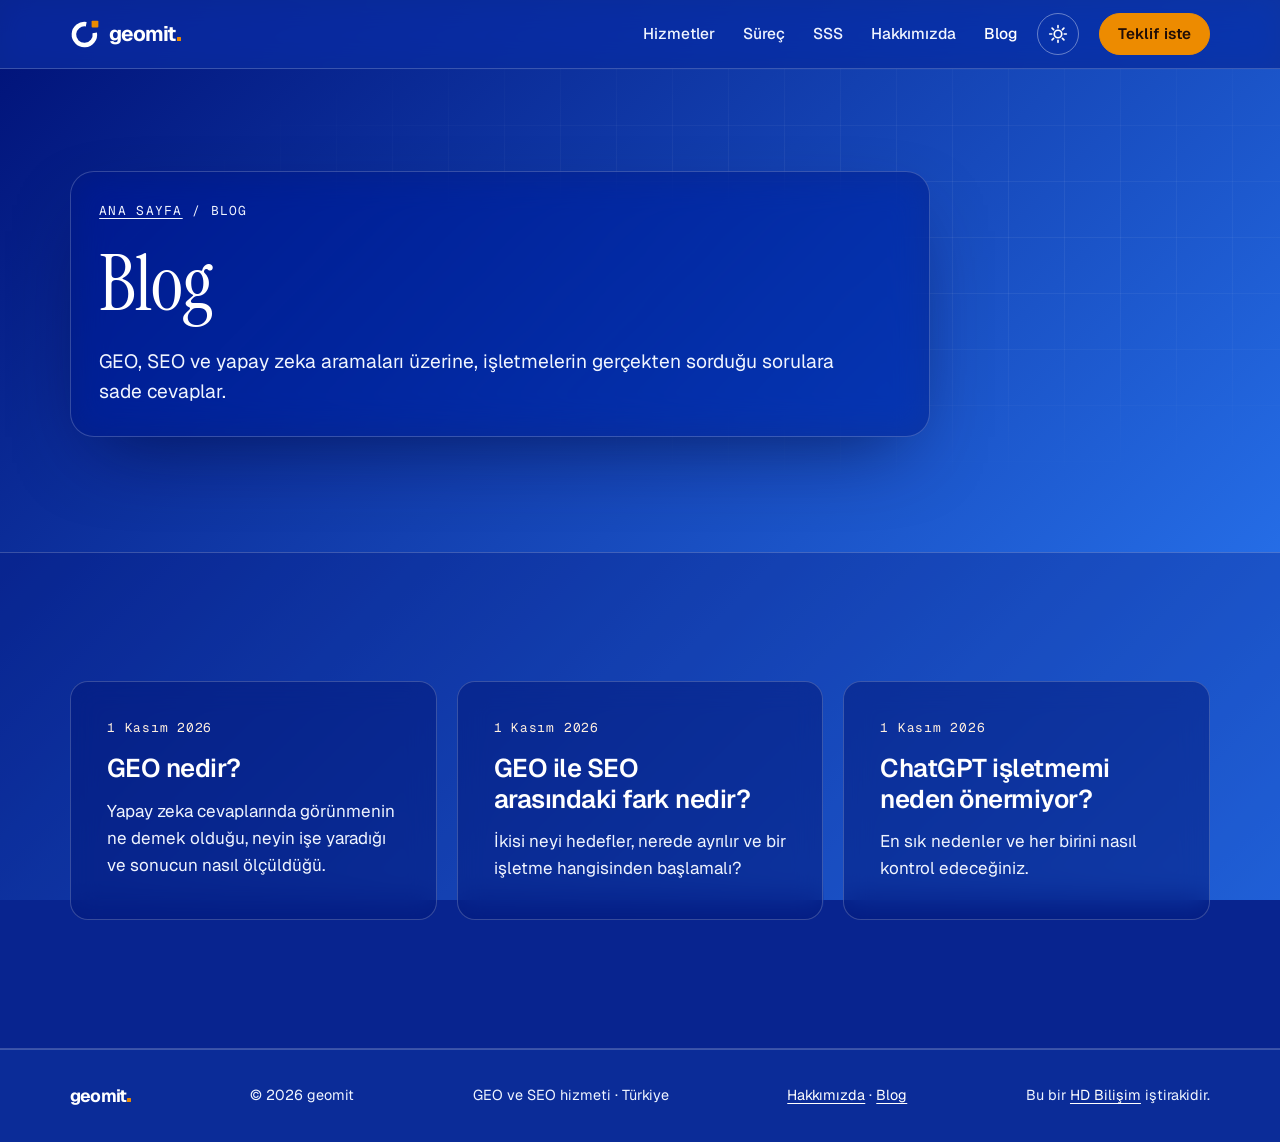
==== blog/index.html @ e026c2f0 "Blog ve ilk üç yazı taslağı eklendi /blog/ sayfası ile GEO nedir?, GEO ile SEO farkı ve ChatGPT işle" ====
<!doctype html>
<html lang="tr">
<head>
<meta charset="utf-8">
<meta name="viewport" content="width=device-width, initial-scale=1, viewport-fit=cover">
<title>Blog | geomit</title>
<meta name="description" content="GEO, SEO ve yapay zeka aramaları üzerine, işletmelerin gerçekten sorduğu sorulara sade cevaplar.">
<link rel="canonical" href="https://geomit.net/blog/">
<meta name="robots" content="index, follow">
<meta name="theme-color" content="#001177">

<!-- Sosyal medyada paylaşım önizlemesi -->
<meta property="og:type" content="website">
<meta property="og:locale" content="tr_TR">
<meta property="og:site_name" content="geomit">
<meta property="og:title" content="Blog | geomit">
<meta property="og:description" content="GEO, SEO ve yapay zeka aramaları üzerine, işletmelerin gerçekten sorduğu sorulara sade cevaplar.">
<meta property="og:url" content="https://geomit.net/blog/">

<link rel="icon" href="../favicon.svg" type="image/svg+xml">
<link rel="preconnect" href="https://fonts.googleapis.com">
<link rel="preconnect" href="https://fonts.gstatic.com" crossorigin>
<link rel="stylesheet" href="https://fonts.googleapis.com/css2?family=Geist:wght@400..700&family=Instrument+Serif:ital@0;1&family=Geist+Mono:wght@400;500&display=swap">
<link rel="stylesheet" href="../style.css?v=20261101b">

<!-- Kayıtlı tema tercihini sayfa çizilmeden uygula (yanıp sönmeyi önler) -->
<script>
  (function () {
    var d = document.documentElement;
    d.classList.add("js");
    try {
      var t = localStorage.getItem("gm-theme");
      if (t === "light" || t === "dark") d.setAttribute("data-theme", t);
    } catch (e) {}
    // Varsayılan palet "Kobalt Şafak" (mavi degrade); eski "Gece Lacivert" adresin sonuna ?palet=lacivert ekleyince
    if (/[?&]palet=lacivert(&|$)/.test(location.search)) d.setAttribute("data-palette", "lacivert");
  })();
</script>
<script src="../main.js?v=20261101b" defer></script>

<!-- Yapılandırılmış veri. SSS metni değişirse FAQPage'i de aynı metinle güncelle. -->
<script type="application/ld+json">
{
  "@context": "https://schema.org",
  "@graph": [
    {
      "@type": "Blog",
      "@id": "https://geomit.net/blog/#blog",
      "name": "geomit Blog",
      "url": "https://geomit.net/blog/",
      "inLanguage": "tr-TR",
      "publisher": {
        "@id": "https://geomit.net/#isletme"
      },
      "blogPost": [
        {
          "@id": "https://geomit.net/blog/geo-nedir/#yazi"
        },
        {
          "@id": "https://geomit.net/blog/geo-ile-seo-farki/#yazi"
        },
        {
          "@id": "https://geomit.net/blog/chatgpt-isletmemi-neden-onermiyor/#yazi"
        }
      ]
    },
    {
      "@type": "BreadcrumbList",
      "itemListElement": [
        {
          "@type": "ListItem",
          "position": 1,
          "name": "Ana sayfa",
          "item": "https://geomit.net/"
        },
        {
          "@type": "ListItem",
          "position": 2,
          "name": "Blog",
          "item": "https://geomit.net/blog/"
        }
      ]
    }
  ]
}
</script>
</head>
<body>

<a class="skip" href="#icerik">İçeriğe geç</a>

<!-- ortak:ust -->
<header class="site-header">
  <div class="wrap header-row">
    <a class="logo" href="../" aria-label="geomit ana sayfa">
      <svg class="logo-mark" viewBox="2.8 5.2 40 40" width="30" height="30" aria-hidden="true"><path d="M35.79 23.57A14 14 0 1 1 24.43 12.21" fill="none" stroke="currentColor" stroke-width="6"/><rect x="31.6" y="7.4" width="9" height="9" rx="1.2" fill="var(--orange)"/></svg>
      <span class="logo-word">geomit<span class="logo-dot" aria-hidden="true"></span></span>
    </a>
    <nav aria-label="Ana menü">
      <ul class="nav">
        <li><a href="../#hizmetler">Hizmetler</a></li>
        <li><a href="../#surec">Süreç</a></li>
        <li><a href="../#sss">SSS</a></li>
        <li><a href="../hakkimizda/">Hakkımızda</a></li>
        <li><a href="../blog/" aria-current="page">Blog</a></li>
      </ul>
    </nav>
    <button class="theme-toggle" type="button" hidden aria-label="Temayı değiştir">
      <svg class="icon-sun" viewBox="0 0 24 24" width="20" height="20" aria-hidden="true"><circle cx="12" cy="12" r="4.5" fill="none" stroke="currentColor" stroke-width="2"/><path d="M12 2v2.5M12 19.5V22M2 12h2.5M19.5 12H22M4.9 4.9l1.8 1.8M17.3 17.3l1.8 1.8M4.9 19.1l1.8-1.8M17.3 6.7l1.8-1.8" stroke="currentColor" stroke-width="2" stroke-linecap="round"/></svg>
      <svg class="icon-moon" viewBox="0 0 24 24" width="20" height="20" aria-hidden="true"><path d="M20 14.5A8.5 8.5 0 0 1 9.5 4a8.5 8.5 0 1 0 10.5 10.5Z" fill="none" stroke="currentColor" stroke-width="2" stroke-linejoin="round"/></svg>
    </button>
    <a class="btn btn-small" href="../#iletisim">Teklif iste</a>
  </div>
</header>
<!-- /ortak:ust -->

<main id="icerik">

  <section class="hero">
    <div class="wrap">
      <div class="hero-text page-head">
        <nav class="crumbs" aria-label="Sayfa yolu" data-reveal><a href="../">Ana sayfa</a> / <span aria-current="page">Blog</span></nav>
        <h1 data-reveal>Blog</h1>
        <p class="lead" data-reveal>GEO, SEO ve yapay zeka aramaları üzerine, işletmelerin gerçekten sorduğu sorulara sade cevaplar.</p>
      </div>
    </div>
  </section>

  <section id="yazilar" class="band">
    <div class="wrap">
      <div class="blog-list">
        <article class="compare-col post-card" data-reveal>
          <time class="post-date" datetime="2026-11-01">1 Kasım 2026</time>
          <h2><a href="geo-nedir/">GEO nedir?</a></h2>
          <p>Yapay zeka cevaplarında görünmenin ne demek olduğu, neyin işe yaradığı ve sonucun nasıl ölçüldüğü.</p>
        </article>
        <article class="compare-col post-card" data-reveal>
          <time class="post-date" datetime="2026-11-01">1 Kasım 2026</time>
          <h2><a href="geo-ile-seo-farki/">GEO ile SEO arasındaki fark nedir?</a></h2>
          <p>İkisi neyi hedefler, nerede ayrılır ve bir işletme hangisinden başlamalı?</p>
        </article>
        <article class="compare-col post-card" data-reveal>
          <time class="post-date" datetime="2026-11-01">1 Kasım 2026</time>
          <h2><a href="chatgpt-isletmemi-neden-onermiyor/">ChatGPT işletmemi neden önermiyor?</a></h2>
          <p>En sık nedenler ve her birini nasıl kontrol edeceğiniz.</p>
        </article>
      </div>
    </div>
  </section>

</main>

<!-- ortak:alt -->
<footer class="site-footer">
  <div class="wrap footer-row">
    <span class="logo-word footer-logo">geomit<span class="logo-dot" aria-hidden="true"></span></span>
    <span>© 2026 geomit</span>
    <span>GEO ve SEO hizmeti · Türkiye</span>
    <span><a class="footer-link" href="../hakkimizda/">Hakkımızda</a> · <a class="footer-link" href="../blog/" aria-current="page">Blog</a></span>
    <span>Bu bir <a class="footer-link" href="https://www.hdbilisim.com/" rel="noopener">HD Bilişim</a> iştirakidir.</span>
  </div>
</footer>
<!-- /ortak:alt -->

</body>
</html>
---- style.css ----
/* geomit
   Yerleşim: soldan hizalı, iri serif başlıklar, cam yüzeyli kartlar; arkada sabit 3D sahne (scene.js).
   Ana motif: logodaki açık halka + turuncu kare = yapay zeka cevabı ve kaynak işareti [1] (müşterinin işletmesi).
   Palet: lapis lacivert + Hepsiburada turuncusu (#ed8b00, Pantone 144 C) + fildişi. Renkler ve yazı tipleri burada.
   Lacivert (koyu) tema varsayılandır; :root'taki açık renkler sadece data-theme="light" iken geçerli. */

:root {
  --bg: #f1ebdd;
  --bg-glow: radial-gradient(80% 60% at 90% -10%, rgba(237, 139, 0, 0.14), transparent 65%),
             radial-gradient(70% 50% at 0% 100%, rgba(37, 84, 220, 0.08), transparent 70%);
  --hero-img: none;
  --hero-fade: none;
  --hero-shade: none;
  /* görsel 16:9; en az ekran genişliği ve ekran yüksekliği kadar */
  --hero-h: max(56.25vw, 100vh);
  --hero-size: max(100vw, 178vh) var(--hero-h);
  --band: rgba(232, 223, 203, 0.74);
  --surface: #fffdf8;
  --glass: rgba(255, 252, 244, 0.74);
  --fg: #0d1a45;
  --muted: #47507a;
  --line: #dcd2bc;
  --line-strong: #b6a98c;
  --accent: #0d1a45;
  --accent-fg: #f6efdf;
  --orange: #ed8b00;
  --orange-text: #934e00;
  --orange-soft: #fce3c2;
  --cite-fg: #1f0d07;
  --grid-line: rgba(13, 26, 69, 0.06);
  --shadow: 0 24px 60px -30px rgba(13, 26, 69, 0.35);
  /* 3D sahne renkleri (scene.js okur) */
  --3d-ink: #12245e;
  --3d-particle: #2c4a9a;
  --3d-orbit: #2c4a9a;
  --3d-dark: 0;

  --font-display: "Geist", "Segoe UI", system-ui, sans-serif;
  --font-serif: "Instrument Serif", Georgia, "Times New Roman", serif;
  --font-body: "Geist", "Segoe UI", system-ui, sans-serif;
  --font-mono: "Geist Mono", ui-monospace, Consolas, monospace;

  --step-0: 1.0625rem;
  --step-1: 1.2rem;
  --step-2: clamp(1.3rem, 1.1rem + 0.8vw, 1.6rem);
  --step-3: clamp(2.3rem, 1.3rem + 3.6vw, 3.9rem);
  --step-4: clamp(2.7rem, 0.9rem + 5vw, 4.85rem);

  --radius: 18px;
  --ease: cubic-bezier(0.2, 0.7, 0.2, 1);
  color-scheme: light;
}

/* Koyu tema varsayılan; açık tema yalnızca düğmeyle seçilince (data-theme="light").
   Bu blok "Gece Lacivert" paleti; altındaki "Kobalt Şafak" bloğu varsayılan olarak bunu ezer. */
:root:not([data-theme="light"]) {
  --bg: #061036;
  --bg-glow: radial-gradient(90% 70% at 85% -10%, rgba(37, 84, 220, 0.7), transparent 68%),
             radial-gradient(70% 50% at 0% 110%, rgba(29, 64, 180, 0.35), transparent 70%);
  --hero-img: url("img/hero-bg.jpg");
  --hero-fade: linear-gradient(to bottom, transparent 55%, #061036 100%);
  /* başlık tarafını karart: görseldeki turuncu iz turuncu başlıkla çakışmasın */
  --hero-shade: linear-gradient(100deg, rgba(6, 16, 54, 0.82) 0%, rgba(6, 16, 54, 0.6) 38%, transparent 62%);
  --band: rgba(9, 24, 78, 0.62);
  --surface: #0c1c55;
  --glass: rgba(11, 27, 84, 0.62);
  --fg: #f2ead8;
  --muted: #b6bed8;
  --line: #20357a;
  --line-strong: #344c99;
  --accent: #ed8b00;
  --accent-fg: #1f0d07;
  --orange: #ed8b00;
  --orange-text: #ed8b00;
  --orange-soft: #3d2608;
  --grid-line: rgba(242, 234, 216, 0.05);
  --shadow: 0 30px 80px -30px rgba(0, 4, 20, 0.75);
  --3d-ink: #ece4d0;
  --3d-particle: #ed8b00;
  --3d-orbit: #9fb4ff;
  --3d-dark: 1;
  color-scheme: dark;
}

/* "Kobalt Şafak": varsayılan koyu palet. Lacivert ("Gece Lacivert") ?palet=lacivert ile açılır (index.html'deki baş betik).
   Ekrana sabit 135° degrade: sol üst #001177 (koyu) → sağ alt #2c7efb (parlak).
   Beyaz yazı degradenin %80'ine kadar 5.4+ kontrast; en parlak sağ alt köşede 3.8'e iner (orada çoğunlukla kartlar ve 3D var).
   Turuncu küçük yazı olarak okunmaz: dolgu (buton, imleç, rozet); H1'deki büyük italik soru #ff9a1f, küçük vurgular krem. */
:root:not([data-theme="light"]):not([data-palette="lacivert"]) {
  --bg: #0b2c98;
  --bg-glow: linear-gradient(135deg, #001177 0%, #2c7efb 100%);
  --hero-img: none;
  --hero-fade: none;
  --hero-shade: none;
  --band: rgba(0, 17, 119, 0.28);
  --surface: #0b2c98;
  --glass: rgba(0, 22, 120, 0.5);
  --fg: #ffffff;
  --muted: #f0f5ff;
  --line: rgba(255, 255, 255, 0.2);
  --line-strong: rgba(255, 255, 255, 0.38);
  --orange-text: #fff0e0;
  --orange-display: #ff9a1f;
  --orange-soft: #8a4a00;
  --grid-line: rgba(255, 255, 255, 0.06);
  --shadow: 0 30px 80px -30px rgba(0, 8, 60, 0.7);
  --3d-ink: #ffffff;
  --3d-orbit: #cfe0ff;
  --3d-veil: 1;         /* scene.js: beyaz bölgede logoyu maviye çevirir */
  --3d-veil-ink: #1d4fd8;
}

/* Kobalt Şafak "beyaz bölge" (deneme, 28 Ekim 2026): Hizmetler'den SSS'nin sonuna kadar zemin yarı saydam beyaza döner,
   yazılar koyu laciverte geçer. Hero ve İletişim + footer mavi kalır. Geçişler bölümlerin üst/alt boşluğunda olur (yazının
   arkasında ara ton kalmasın diye). Geri almak için bu blok ve aşağıdaki kurallar (.veil-layer dahil) silinir.
   3D sahne açıkken beyaz, bölümlerin değil 3D'nin ARKASINDAKİ .veil-layer katmanından gelir (scene.js konumlar);
   böylece logo beyazın önünde çizilir ve orada maviye döner. 3D yoksa bölümler beyazı kendisi boyar. */
:root:not([data-theme="light"]):not([data-palette="lacivert"]) :is(#hizmetler, #surec, #ilkeler, #sss) {
  --veil: rgba(244, 248, 255, 0.78);
  --fg: #0d1a45;
  --muted: #3a4570;
  --line: rgba(13, 26, 69, 0.14);
  --line-strong: rgba(13, 26, 69, 0.28);
  --band: transparent;
  --surface: #ffffff;
  --glass: rgba(255, 255, 255, 0.66);
  --orange-text: #7a3d00; /* açık zeminde küçük turuncu yazı: ~5.9 kontrast */
  --grid-line: rgba(13, 26, 69, 0.06);
  --shadow: 0 30px 80px -30px rgba(0, 17, 119, 0.35);
  color: var(--fg);
  background: var(--veil);
  border-block-color: transparent; /* beyaz bölgede bantların ince çizgileri yok */
}
/* SEO/GEO bandının üst ve alt çizgileri (hero ile arası, beyaz bölgenin üstü) ince beyaz çizgi bırakıyordu */
:root:not([data-theme="light"]):not([data-palette="lacivert"]) #seo-geo { border-block-color: transparent; }
:root:not([data-theme="light"]):not([data-palette="lacivert"]) #hizmetler {
  /* Beyaz, "Hizmetler" başlığının ~1 cm (40px) üstünde başlar. Üstteki boşluk, bir önceki bantla (SEO/GEO) aynı koyu
     mavide kalır (açık mavi şerit göz yoruyordu); 26px'lik kısa geçişle tam beyaz */
  background: linear-gradient(to bottom, rgba(0, 17, 119, 0.28) calc(clamp(72px, 10vw, 136px) - 40px), var(--veil) calc(clamp(72px, 10vw, 136px) - 14px));
}
:root:not([data-theme="light"]):not([data-palette="lacivert"]) #sss {
  background: linear-gradient(to bottom, var(--veil) calc(100% - clamp(72px, 10vw, 136px)), rgba(244, 248, 255, 0));
}
:root.has-3d:not([data-theme="light"]):not([data-palette="lacivert"]) :is(#hizmetler, #surec, #ilkeler, #sss) { background: none; }
.veil-layer { display: none; position: absolute; left: 0; right: 0; z-index: 0; pointer-events: none; }
:root.has-3d:not([data-theme="light"]):not([data-palette="lacivert"]) .veil-layer {
  display: block;
  background: linear-gradient(to bottom,
    rgba(0, 17, 119, 0.28) calc(clamp(72px, 10vw, 136px) - 40px), rgba(244, 248, 255, 0.78) calc(clamp(72px, 10vw, 136px) - 14px),
    rgba(244, 248, 255, 0.78) calc(100% - clamp(72px, 10vw, 136px)), rgba(244, 248, 255, 0) 100%);
}

*, *::before, *::after { box-sizing: border-box; }

html { scroll-behavior: smooth; scroll-padding-top: 80px; }
@media (prefers-reduced-motion: reduce) { html { scroll-behavior: auto; } }

/* Katmanlar (üstten alta): hero görselinin alt geçişi, hero görseli (sayfayla kayar),
   sabit ışıma (2 katman), zemin rengi. 3D sahne bunların üstünde, metin en üstte. */
body {
  margin: 0;
  background-color: var(--bg);
  background-image: var(--hero-fade), var(--hero-shade), var(--hero-img), var(--bg-glow);
  background-size: var(--hero-size), 100% var(--hero-h), var(--hero-size), 100% 100%, 100% 100%;
  background-position: top right, top left, top right, 0 0, 0 0;
  background-repeat: no-repeat;
  background-attachment: scroll, scroll, scroll, fixed, fixed;
  color: var(--fg);
  font-family: var(--font-body);
  font-size: var(--step-0);
  line-height: 1.6;
  -webkit-font-smoothing: antialiased;
  overflow-x: clip;
}

h1, h2, h3 {
  font-family: var(--font-display);
  line-height: 1.1;
  text-wrap: balance;
  margin: 0;
}
h1, h2 { font-family: var(--font-serif); font-weight: 400; }
h1 { font-size: var(--step-4); letter-spacing: -0.015em; line-height: 1; }
h2 { font-size: var(--step-3); letter-spacing: -0.01em; line-height: 1.05; }
/* Hero'nun üstündeki SEO/GEO başlığı: h2 ile aynı görünüm */
.hero-top {
  font-family: var(--font-serif); font-weight: 400; font-size: var(--step-3);
  letter-spacing: -0.01em; line-height: 1.05; text-wrap: balance;
  margin: 0 0 clamp(32px, 5vw, 64px);
}
.sr-only {
  position: absolute; width: 1px; height: 1px; padding: 0; margin: -1px;
  overflow: hidden; clip: rect(0 0 0 0); white-space: nowrap; border: 0;
}
h3 { font-size: var(--step-1); font-weight: 600; letter-spacing: -0.01em; }
p { margin: 0; }

a { color: inherit; }
:focus-visible {
  outline: 3px solid var(--orange);
  outline-offset: 3px;
  border-radius: 6px;
}

.wrap {
  max-width: 1180px;
  margin-inline: auto;
  padding-left: max(20px, env(safe-area-inset-left, 0px));
  padding-right: max(20px, env(safe-area-inset-right, 0px));
}

.skip {
  position: absolute; left: -999px; top: 8px;
  background: var(--accent); color: var(--accent-fg);
  padding: 8px 14px; border-radius: 8px; z-index: 30;
}
.skip:focus { left: 12px; }

/* 3D sahne tuvali: sayfanın arkasında sabit durur */
.scene {
  position: fixed; inset: 0;
  width: 100%; height: 100%;
  z-index: 0; pointer-events: none;
  opacity: 0; transition: opacity 1.4s var(--ease);
}
.has-3d .scene { opacity: 1; }
/* Ay-yıldız anındaki çapraz yazı (scene.js oluşturur; konumu logonun sağ üstüne, saydamlığı kaydırmaya bağlı) */
.ay-katman { position: fixed; inset: 0; z-index: 2; pointer-events: none; overflow: hidden; opacity: 0; }
.ay-yazi { font-family: var(--font-serif); font-weight: 400; font-style: italic; font-size: clamp(30px, 4.6vw, 74px); line-height: 1;
  letter-spacing: -0.01em; white-space: nowrap; color: rgba(255, 255, 255, 0.78);
  position: absolute; left: 0; top: 0; transform-origin: left bottom;
  transform: translateY(-100%) rotate(-10deg) scale(calc(0.96 + 0.04 * var(--ay, 0)));
  text-shadow: 0 2px 24px rgba(0, 8, 60, 0.35); }
.ay-alt { display: block; font-size: 0.6em; margin-top: 0.2em; }
:root[data-theme="light"] .ay-yazi { color: #e30a17; text-shadow: 0 2px 20px rgba(255, 255, 255, 0.8); }
@media (max-width: 760px) { .has-3d .scene { opacity: 0.8; } }

.site-header, main, .site-footer { position: relative; z-index: 1; }

section { padding-block: clamp(72px, 10vw, 136px); }
section > .wrap { display: grid; gap: clamp(28px, 4vw, 48px); }
.band { background: var(--band); border-block: 1px solid var(--line); }

.eyebrow {
  display: inline-flex; align-items: center; gap: 10px;
  font-family: var(--font-mono); font-size: 0.8rem; font-weight: 500;
  letter-spacing: 0.1em; text-transform: uppercase;
  color: var(--orange-text);
}
.eyebrow-dot {
  width: 9px; height: 9px; border-radius: 2px; background: var(--orange);
  box-shadow: 0 0 0 0 rgba(237, 139, 0, 0.6);
  animation: blip 2.4s ease-out infinite;
}
@keyframes blip {
  0% { box-shadow: 0 0 0 0 rgba(237, 139, 0, 0.55); }
  70%, 100% { box-shadow: 0 0 0 10px rgba(237, 139, 0, 0); }
}
.lead { font-size: var(--step-1); color: var(--muted); max-width: 58ch; }
.note { color: var(--muted); max-width: 65ch; }

/* Butonlar */
.btn {
  display: inline-flex; align-items: center; justify-content: center; gap: 10px;
  min-height: 52px; padding: 0 26px;
  background: var(--accent); color: var(--accent-fg);
  font-weight: 600; font-size: 1rem; text-decoration: none;
  border-radius: 999px; border: 1.5px solid var(--accent);
  transition: transform 0.2s var(--ease), box-shadow 0.2s var(--ease), background 0.2s ease;
}
.btn svg { transition: transform 0.2s var(--ease); }
.btn:hover { transform: translateY(-2px); box-shadow: 0 12px 30px -12px var(--accent); }
.btn:hover svg { transform: translateX(3px); }
.btn-ghost { background: var(--glass); color: var(--fg); border-color: var(--line-strong); backdrop-filter: blur(8px); }
.btn-ghost:hover { box-shadow: none; border-color: var(--fg); }
.btn-small { min-height: 42px; padding: 0 18px; font-size: 0.95rem; }

/* Üst menü */
.site-header {
  position: sticky; top: 0; z-index: 20;
  background: color-mix(in srgb, var(--bg) 78%, transparent);
  backdrop-filter: blur(14px) saturate(1.4);
  -webkit-backdrop-filter: blur(14px) saturate(1.4);
  border-bottom: 1px solid var(--line);
}
.header-row { display: flex; align-items: center; gap: 20px; min-height: 68px; }
.logo {
  display: inline-flex; align-items: center; gap: 9px;
  text-decoration: none; color: var(--fg);
}
.logo-mark { flex-shrink: 0; }
.logo-word {
  font-family: var(--font-display); font-weight: 700; font-size: 1.3rem;
  letter-spacing: -0.045em;
}
/* Yazının sonundaki turuncu kare: logodaki kaynak işaretinin tekrarı */
.logo-dot {
  display: inline-block; width: 0.22em; height: 0.22em; margin-left: 0.06em;
  background: var(--orange); border-radius: 0.03em;
}
nav { margin-left: auto; }
.nav { display: flex; gap: 28px; list-style: none; margin: 0; padding: 0; }
.nav a { text-decoration: none; color: var(--muted); font-weight: 500; font-size: 0.97rem; transition: color 0.15s ease; }
.nav a:hover { color: var(--fg); }
.theme-toggle {
  display: inline-grid; place-items: center;
  width: 42px; height: 42px; border-radius: 50%;
  background: transparent; color: var(--fg);
  border: 1px solid var(--line-strong); cursor: pointer;
}
.theme-toggle[hidden] { display: none; }
.theme-toggle:hover { border-color: var(--fg); }
.icon-moon { display: none; }
[data-theme-resolved="light"] .icon-sun { display: none; }
[data-theme-resolved="light"] .icon-moon { display: block; }
.nav a[aria-current="page"] { color: var(--fg); }
/* Telefonda menü ikinci satıra iner; JS gerektirmez */
@media (max-width: 760px) {
  html { scroll-padding-top: 116px; }
  .site-header nav { order: 3; width: 100%; margin-left: 0; }
  .nav { justify-content: space-between; gap: 12px; }
  .nav a { display: inline-block; padding-block: 4px; font-size: 0.92rem; }
  .theme-toggle { margin-left: auto; }
  .header-row { flex-wrap: wrap; gap: 6px 10px; min-height: 0; padding-block: 12px 8px; }
  .logo-word { font-size: 1.2rem; }
}
@media (max-width: 760px) {
  .header-row > .theme-toggle[hidden] + .btn-small { margin-left: auto; }
}

/* Hero */
.hero {
  position: relative;
  padding-block: clamp(48px, 8vw, 112px) clamp(64px, 9vw, 128px);
  overflow: hidden;
}
/* İnce teknik ızgara, kenarlara doğru kaybolur */
.hero::before {
  content: ""; position: absolute; inset: 0; z-index: -1;
  background-image:
    linear-gradient(var(--grid-line) 1px, transparent 1px),
    linear-gradient(90deg, var(--grid-line) 1px, transparent 1px);
  background-size: 56px 56px;
  -webkit-mask-image: radial-gradient(ellipse 80% 70% at 70% 35%, #000 20%, transparent 75%);
  mask-image: radial-gradient(ellipse 80% 70% at 70% 35%, #000 20%, transparent 75%);
}
.hero-grid {
  display: grid;
  grid-template-columns: minmax(0, 1.3fr) minmax(0, 1fr);
  gap: clamp(36px, 5vw, 72px);
  align-items: center;
}
.hero-text { display: grid; gap: 24px; min-width: 0; padding: clamp(22px, 2.2vw, 30px); }
.h1-q { color: var(--orange-display, var(--orange-text)); font-style: italic; position: relative; }
/* Başlığın sonundaki kaynak işareti (logodaki kare); metne dahil değil, sadece süs */
.h1-q::after {
  content: "";
  display: inline-block;
  width: 0.26em; height: 0.26em; margin-left: 0.08em;
  vertical-align: 0.62em;
  background: var(--orange); border-radius: 0.04em;
}
.cta-row { display: flex; flex-wrap: wrap; gap: 12px; margin-top: 8px; }
.hero-visual { position: relative; min-width: 0; display: grid; }
.hero-mark {
  position: absolute; z-index: 0;
  width: min(70%, 340px); height: auto;
  right: -4%; top: -18%;
  color: var(--fg); opacity: 0.12;
  transition: opacity 0.8s ease;
}
.has-3d .hero-mark { opacity: 0; }
@media (max-width: 900px) {
  .hero-grid { grid-template-columns: 1fr; }
  .hero-mark { width: 200px; top: -12%; }
}

/* Cam kart: hero metni, yapay zeka cevabı örneği ve blog yazısı aynı yüzeyi kullanır */
.hero-text, .chat, .yazi {
  position: relative; z-index: 1;
  background: var(--glass);
  backdrop-filter: blur(18px) saturate(1.3);
  -webkit-backdrop-filter: blur(18px) saturate(1.3);
  border: 1px solid var(--line);
  border-radius: 24px;
  box-shadow: var(--shadow);
}

/* Yapay zeka cevabı örneği */
.chat {
  margin: 0;
  padding: 18px 22px 22px;
  display: grid; gap: 16px;
  min-width: 0;
}
.chat-bar {
  display: flex; align-items: center; gap: 8px;
  font-family: var(--font-mono); font-size: 0.72rem; letter-spacing: 0.08em; text-transform: uppercase;
  color: var(--muted);
  padding-bottom: 12px; border-bottom: 1px solid var(--line);
}
.chat-live { width: 8px; height: 8px; border-radius: 50%; background: #3fb27f; }
.chat-replay {
  margin-left: auto;
  font: inherit; color: var(--muted); letter-spacing: 0.06em;
  background: none; border: 1px solid var(--line-strong); border-radius: 999px;
  padding: 4px 10px; cursor: pointer;
}
.chat-replay:hover { color: var(--fg); border-color: var(--fg); }
.chat-who {
  display: block;
  font-family: var(--font-mono); font-size: 0.72rem;
  letter-spacing: 0.08em; text-transform: uppercase;
  color: var(--muted); margin-bottom: 6px;
}
.chat-q { justify-self: end; max-width: 92%; text-align: left; }
.chat-q .chat-who { text-align: right; }
.chat-q p {
  background: var(--accent); color: var(--accent-fg);
  padding: 12px 16px; border-radius: 18px 18px 4px 18px;
  font-weight: 500;
}
.chat-a p { line-height: 1.7; }
.keep { white-space: nowrap; }
.chat mark {
  background: var(--orange-soft); color: var(--fg);
  padding: 1px 6px; border-radius: 5px; font-weight: 600;
}
.cite {
  display: inline-grid; place-items: center;
  min-width: 1.4em; height: 1.4em; padding: 0 3px;
  font-family: var(--font-mono); font-size: 0.68rem; font-weight: 500;
  background: var(--orange); color: var(--cite-fg);
  border-radius: 5px; vertical-align: super; margin-left: 2px;
  line-height: 1;
}
.sources {
  list-style: none; margin: 14px 0 0; padding: 12px 0 0;
  border-top: 1px dashed var(--line-strong);
  display: grid; gap: 8px;
  font-family: var(--font-mono); font-size: 0.8rem; color: var(--muted);
  overflow-wrap: anywhere;
}
.sources li { display: flex; align-items: center; border-radius: 8px; transition: background 0.6s ease; }
.sources .cite { vertical-align: middle; margin: 0 10px 0 0; flex-shrink: 0; }
.chat figcaption { font-size: 0.85rem; color: var(--muted); }
.chat-typing { display: none; }

/* Sohbet animasyonu (main.js "chat-prep" sınıfını ekler; JS yoksa metin olduğu gibi görünür) */
.chat-prep .ch, .chat-prep .w, .chat-prep .sources li, .chat-prep .chat-a .chat-who { opacity: 0; }
.chat-prep .ch.on, .chat-prep .w.on, .chat-prep .chat-a .chat-who.on { opacity: 1; transition: opacity 0.25s ease; }
.chat-prep .sources li.on { opacity: 1; animation: rise 0.5s var(--ease); background: var(--orange-soft); }
.chat-prep .sources li.on.settled { background: transparent; }
.chat-prep .cite.on { animation: pop 0.5s var(--ease); }
.chat-prep .chat-q p { min-height: 3.2em; }
.caret {
  display: inline-block; width: 2px; height: 1.05em; margin-left: 1px;
  background: currentColor; vertical-align: -0.15em;
  animation: caret 0.9s steps(1) infinite;
}
@keyframes caret { 50% { opacity: 0; } }
@keyframes pop { 0% { transform: scale(0.2); } 60% { transform: scale(1.35); } 100% { transform: scale(1); } }
@keyframes rise { from { transform: translateY(6px); } to { transform: none; } }
.chat-typing.on { display: flex; gap: 5px; padding: 4px 2px; }
.chat-typing span {
  width: 7px; height: 7px; border-radius: 50%; background: var(--muted);
  animation: dots 1s ease-in-out infinite;
}
.chat-typing span:nth-child(2) { animation-delay: 0.15s; }
.chat-typing span:nth-child(3) { animation-delay: 0.3s; }
@keyframes dots { 0%, 100% { opacity: 0.25; transform: translateY(0); } 50% { opacity: 1; transform: translateY(-3px); } }

/* SEO / GEO karşılaştırma */
.compare { display: grid; grid-template-columns: repeat(2, minmax(0, 1fr)); gap: 20px; }
.compare-col {
  position: relative; overflow: hidden;
  background: var(--glass); border: 1px solid var(--line);
  backdrop-filter: blur(14px); -webkit-backdrop-filter: blur(14px);
  border-radius: var(--radius); padding: clamp(24px, 3vw, 36px);
  display: grid; gap: 14px; align-content: start;
  transition: border-color 0.3s ease, transform 0.3s var(--ease);
}
.compare-col:hover { border-color: var(--line-strong); transform: translateY(-3px); }
.compare-col h3 {
  font-family: var(--font-mono); font-size: 0.85rem; font-weight: 500; letter-spacing: 0.12em;
  color: var(--orange-text);
  display: inline-flex; align-items: center; gap: 10px;
}
.compare-col h3::before { content: ""; width: 22px; height: 2px; background: var(--orange); }
.compare-q { font-family: var(--font-display); font-size: var(--step-2); font-weight: 600; line-height: 1.2; letter-spacing: -0.02em; }
.compare-col p:last-child { color: var(--muted); }
@media (max-width: 720px) { .compare { grid-template-columns: 1fr; } }

/* Hakkımızda sayfası */
.page-head { max-width: 860px; }
.crumbs {
  margin-left: 0;
  font-family: var(--font-mono); font-size: 0.8rem; letter-spacing: 0.1em; text-transform: uppercase;
  color: var(--muted);
}
.crumbs a { text-underline-offset: 3px; }
.crumbs a:hover { color: var(--fg); }
.compare-col.person h3 {
  font-family: var(--font-display); font-size: var(--step-2); font-weight: 600; letter-spacing: -0.02em;
  color: var(--fg); display: block;
}
.compare-col.person h3::before { content: none; }
.person-role { font-family: var(--font-mono); font-size: 0.85rem; letter-spacing: 0.06em; color: var(--orange-text); }
.person p:not(.person-role) { color: var(--muted); }
.person a { color: var(--fg); text-underline-offset: 3px; }

/* Blog */
.blog-list { display: grid; grid-template-columns: repeat(3, minmax(0, 1fr)); gap: 20px; }
.post-card h2 { font-family: var(--font-display); font-size: var(--step-2); font-weight: 600; letter-spacing: -0.02em; line-height: 1.2; }
.post-card h2 a { text-decoration: none; }
.post-card h2 a::after { content: ""; position: absolute; inset: 0; } /* kartın tamamı tıklanır */
.post-date { font-family: var(--font-mono); font-size: 0.8rem; letter-spacing: 0.06em; color: var(--orange-text); }
.post-card p { color: var(--muted); }
@media (max-width: 900px) { .blog-list { grid-template-columns: 1fr; } }

/* Blog yazısı */
.yazi { max-width: 800px; padding: clamp(22px, 3.4vw, 44px); display: grid; gap: 16px; min-width: 0; }
.yazi h1 { font-size: var(--step-3); line-height: 1.05; }
.yazi h2 { font-size: clamp(1.7rem, 1.4rem + 1.2vw, 2.2rem); margin-top: 20px; }
.yazi h3 { margin-top: 6px; }
.yazi a { color: var(--fg); text-underline-offset: 3px; }
.yazi .btn { color: var(--accent-fg); }
.yazi .btn-ghost { color: var(--fg); }
.yazi .lead { max-width: none; }
.yazi ul, .yazi ol { margin: 0; padding-left: 1.3em; display: grid; gap: 8px; }
.yazi-bilgi { font-family: var(--font-mono); font-size: 0.82rem; letter-spacing: 0.04em; color: var(--muted); }
.yazi-kaynak { font-size: 0.95rem; }
.yazi-tablo { overflow-x: auto; }
.yazi table { width: 100%; border-collapse: collapse; font-size: 0.97rem; }
.yazi th, .yazi td { text-align: left; vertical-align: top; padding: 10px 12px; border-bottom: 1px solid var(--line); }
.yazi th { font-weight: 600; }
.yazi-cta { display: grid; gap: 14px; margin-top: 16px; padding-top: 22px; border-top: 1px solid var(--line); }

/* Hizmetler */
.services {
  display: grid;
  grid-template-columns: repeat(auto-fit, minmax(min(100%, 330px), 1fr));
  gap: 16px;
  counter-reset: hizmet;
}
.service {
  counter-increment: hizmet;
  position: relative;
  display: grid; gap: 12px; align-content: start;
  padding: 28px 26px 26px;
  background: var(--glass); border: 1px solid var(--line);
  backdrop-filter: blur(14px); -webkit-backdrop-filter: blur(14px);
  border-radius: var(--radius);
  transition: border-color 0.3s ease, transform 0.3s var(--ease);
}
.service::before {
  content: counter(hizmet, decimal-leading-zero);
  font-family: var(--font-mono); font-size: 0.8rem; color: var(--muted);
}
.service::after {
  content: ""; position: absolute; top: 30px; right: 26px;
  width: 9px; height: 9px; border-radius: 2px; background: var(--orange);
  transform: scale(0); transition: transform 0.3s var(--ease);
}
.service:hover { border-color: var(--line-strong); transform: translateY(-3px); }
.service:hover::after { transform: scale(1); }
.service h3 { font-size: var(--step-2); letter-spacing: -0.02em; }
.service p { color: var(--muted); }
.service .service-tag {
  font-family: var(--font-mono); font-size: 0.78rem; color: var(--orange-text);
  margin-top: 6px; padding-top: 14px; border-top: 1px solid var(--line);
}

/* Süreç: masaüstünde yatay zaman çizgisi, telefonda dikey */
.steps {
  list-style: none; margin: 0; padding: 0;
  display: grid; grid-template-columns: repeat(5, minmax(0, 1fr)); gap: 20px;
  counter-reset: adim;
  position: relative;
}
.steps::before {
  content: ""; position: absolute; left: 0; right: 0; top: 19px; height: 2px;
  background: linear-gradient(90deg, var(--orange), var(--line-strong));
  transform-origin: left; transition: transform 1.4s var(--ease) 0.2s;
}
.steps li { counter-increment: adim; display: grid; gap: 8px; align-content: start; position: relative; }
.steps li::before {
  content: counter(adim);
  display: grid; place-items: center;
  width: 40px; height: 40px; border-radius: 12px;
  background: var(--surface); border: 1.5px solid var(--line-strong);
  font-family: var(--font-mono); font-weight: 500; font-size: 0.95rem;
  color: var(--fg); margin-bottom: 10px;
  position: relative;
}
.steps li:first-child::before, .steps li:last-child::before { background: var(--orange); border-color: var(--orange); color: var(--cite-fg); }
.step-time { font-family: var(--font-mono); font-size: 0.8rem; color: var(--orange-text); }
.steps p { color: var(--muted); font-size: 0.97rem; }
@media (max-width: 900px) {
  .steps { grid-template-columns: minmax(0, 1fr); gap: 28px; padding-left: 58px; }
  .steps::before {
    left: 19px; right: auto; top: 6px; bottom: 6px; width: 2px; height: auto;
    background: linear-gradient(180deg, var(--orange), var(--line-strong));
    transform-origin: top;
  }
  .steps li::before { position: absolute; left: -58px; top: -6px; margin: 0; }
}

/* İlkeler */
.principles { display: grid; grid-template-columns: repeat(3, minmax(0, 1fr)); gap: clamp(24px, 3vw, 40px); }
.principles > div {
  display: grid; gap: 10px; align-content: start;
  padding-top: 22px; border-top: 2px solid var(--fg);
}
.principles h3 { font-size: var(--step-2); letter-spacing: -0.02em; }
.principles p { color: var(--muted); }
@media (max-width: 860px) { .principles { grid-template-columns: 1fr; } }

/* SSS */
.faq-wrap { max-width: 900px; }
.faq { display: grid; border-top: 1px solid var(--line-strong); }
.faq details { border-bottom: 1px solid var(--line-strong); }
.faq summary {
  cursor: pointer; list-style: none;
  display: flex; justify-content: space-between; align-items: center; gap: 16px;
  padding: 22px 0;
  font-family: var(--font-display); font-size: var(--step-1); font-weight: 600; letter-spacing: -0.01em;
}
.faq summary::-webkit-details-marker { display: none; }
.faq summary::after {
  content: ""; flex-shrink: 0;
  width: 32px; height: 32px; border-radius: 50%;
  border: 1px solid var(--line-strong);
  background:
    linear-gradient(var(--fg), var(--fg)) center / 12px 2px no-repeat,
    linear-gradient(var(--fg), var(--fg)) center / 2px 12px no-repeat;
  transition: transform 0.3s var(--ease), background-color 0.3s ease;
}
.faq summary:hover::after { border-color: var(--fg); }
.faq details[open] summary::after { transform: rotate(45deg); background-color: var(--orange-soft); }
.faq details p { padding: 0 48px 24px 0; color: var(--muted); max-width: 68ch; }
.faq details[open] p { animation: rise 0.4s var(--ease); }

/* İletişim */
.contact { grid-template-columns: minmax(0, 0.9fr) minmax(0, 1.1fr); align-items: start; }
.contact-text { display: grid; gap: 18px; }
.contact-text h2 { font-size: clamp(2.4rem, 1.2rem + 4.6vw, 4.6rem); }
.contact-list { list-style: none; margin: 0; padding: 0; display: grid; gap: 12px; }
.contact-item {
  display: grid; grid-template-columns: minmax(84px, auto) minmax(0, 1fr) auto; align-items: center; gap: 16px;
  padding: 20px 22px;
  background: var(--glass); border: 1px solid var(--line); border-radius: var(--radius);
  backdrop-filter: blur(14px); -webkit-backdrop-filter: blur(14px);
  text-decoration: none;
  transition: border-color 0.2s ease, transform 0.25s var(--ease), background 0.2s ease;
}
.contact-item:hover { border-color: var(--orange); transform: translateX(4px); }
.contact-item:hover .contact-arrow { transform: translate(2px, -2px); color: var(--orange-text); }
.contact-label { font-family: var(--font-mono); font-size: 0.75rem; letter-spacing: 0.08em; text-transform: uppercase; color: var(--muted); }
.contact-value { font-weight: 600; font-size: 1.08rem; overflow-wrap: anywhere; }
.contact-arrow { color: var(--muted); transition: transform 0.25s var(--ease), color 0.2s ease; }
@media (max-width: 860px) { .contact { grid-template-columns: 1fr; } }
@media (max-width: 420px) {
  .contact-item { grid-template-columns: minmax(0, 1fr) auto; gap: 4px 12px; padding: 16px 18px; }
  .contact-label { grid-column: 1; }
  .contact-value { grid-column: 1; grid-row: 2; }
  .contact-arrow { grid-column: 2; grid-row: 1 / span 2; }
}

/* Alt bilgi */
.site-footer { border-top: 1px solid var(--line); padding-block: 32px; color: var(--muted); font-size: 0.9rem; background: var(--bg); }
.footer-row { display: flex; justify-content: space-between; align-items: center; flex-wrap: wrap; gap: 12px 24px; }
.footer-logo { color: var(--fg); font-size: 1.1rem; }
.footer-link { color: var(--fg); text-underline-offset: 3px; }
.footer-link:hover { color: var(--orange-text); }

/* Kaydırınca beliren bölümler (sadece JS ve hareket açıkken; main.js "motion" sınıfını ekler) */
.motion [data-reveal] {
  opacity: 0; transform: translateY(22px);
  transition: opacity 0.8s var(--ease), transform 0.8s var(--ease);
  transition-delay: calc(var(--d, 0) * 90ms);
}
.motion [data-reveal].is-in { opacity: 1; transform: none; }
.motion .steps[data-reveal]::before { transform: scaleX(0); }
.motion .steps[data-reveal].is-in::before { transform: none; }
@media (max-width: 900px) {
  .motion .steps[data-reveal]::before { transform: scaleY(0); }
}

@media (prefers-reduced-motion: reduce) {
  *, *::before, *::after { animation: none !important; transition: none !important; }
}
@media print {
  .motion [data-reveal] { opacity: 1; transform: none; }
  .scene, .theme-toggle { display: none; }
}

/* Sağ kenardaki bölüm noktaları (geniş ekranda) */
.dots { position: fixed; right: 22px; top: 50%; transform: translateY(-50%); z-index: 15; display: none; }
.dots ol { list-style: none; margin: 0; padding: 0; display: grid; gap: 14px; }
.dots a {
  position: relative; display: grid; place-items: center;
  width: 22px; height: 22px; border-radius: 50%; color: var(--fg);
}
.dots a::before {
  content: ""; width: 7px; height: 7px; border-radius: 50%;
  border: 1.5px solid var(--line-strong); background: transparent;
  transition: transform 0.3s var(--ease), background-color 0.3s ease, border-color 0.3s ease;
}
.dots a:hover::before { border-color: var(--orange); }
.dots a[aria-current="true"]::before { background: var(--orange); border-color: var(--orange); transform: scale(1.35); }
.dots span {
  position: absolute; right: 30px; white-space: nowrap;
  font-family: var(--font-mono); font-size: 0.72rem; letter-spacing: 0.06em; text-transform: uppercase;
  padding: 4px 8px; border-radius: 6px; background: var(--glass); border: 1px solid var(--line);
  opacity: 0; transform: translateX(6px); pointer-events: none;
  transition: opacity 0.2s ease, transform 0.2s ease;
}
.dots a:hover span, .dots a:focus-visible span { opacity: 1; transform: none; }
@media (min-width: 1100px) { .dots { display: block; } }
@media print { .dots { display: none; } }
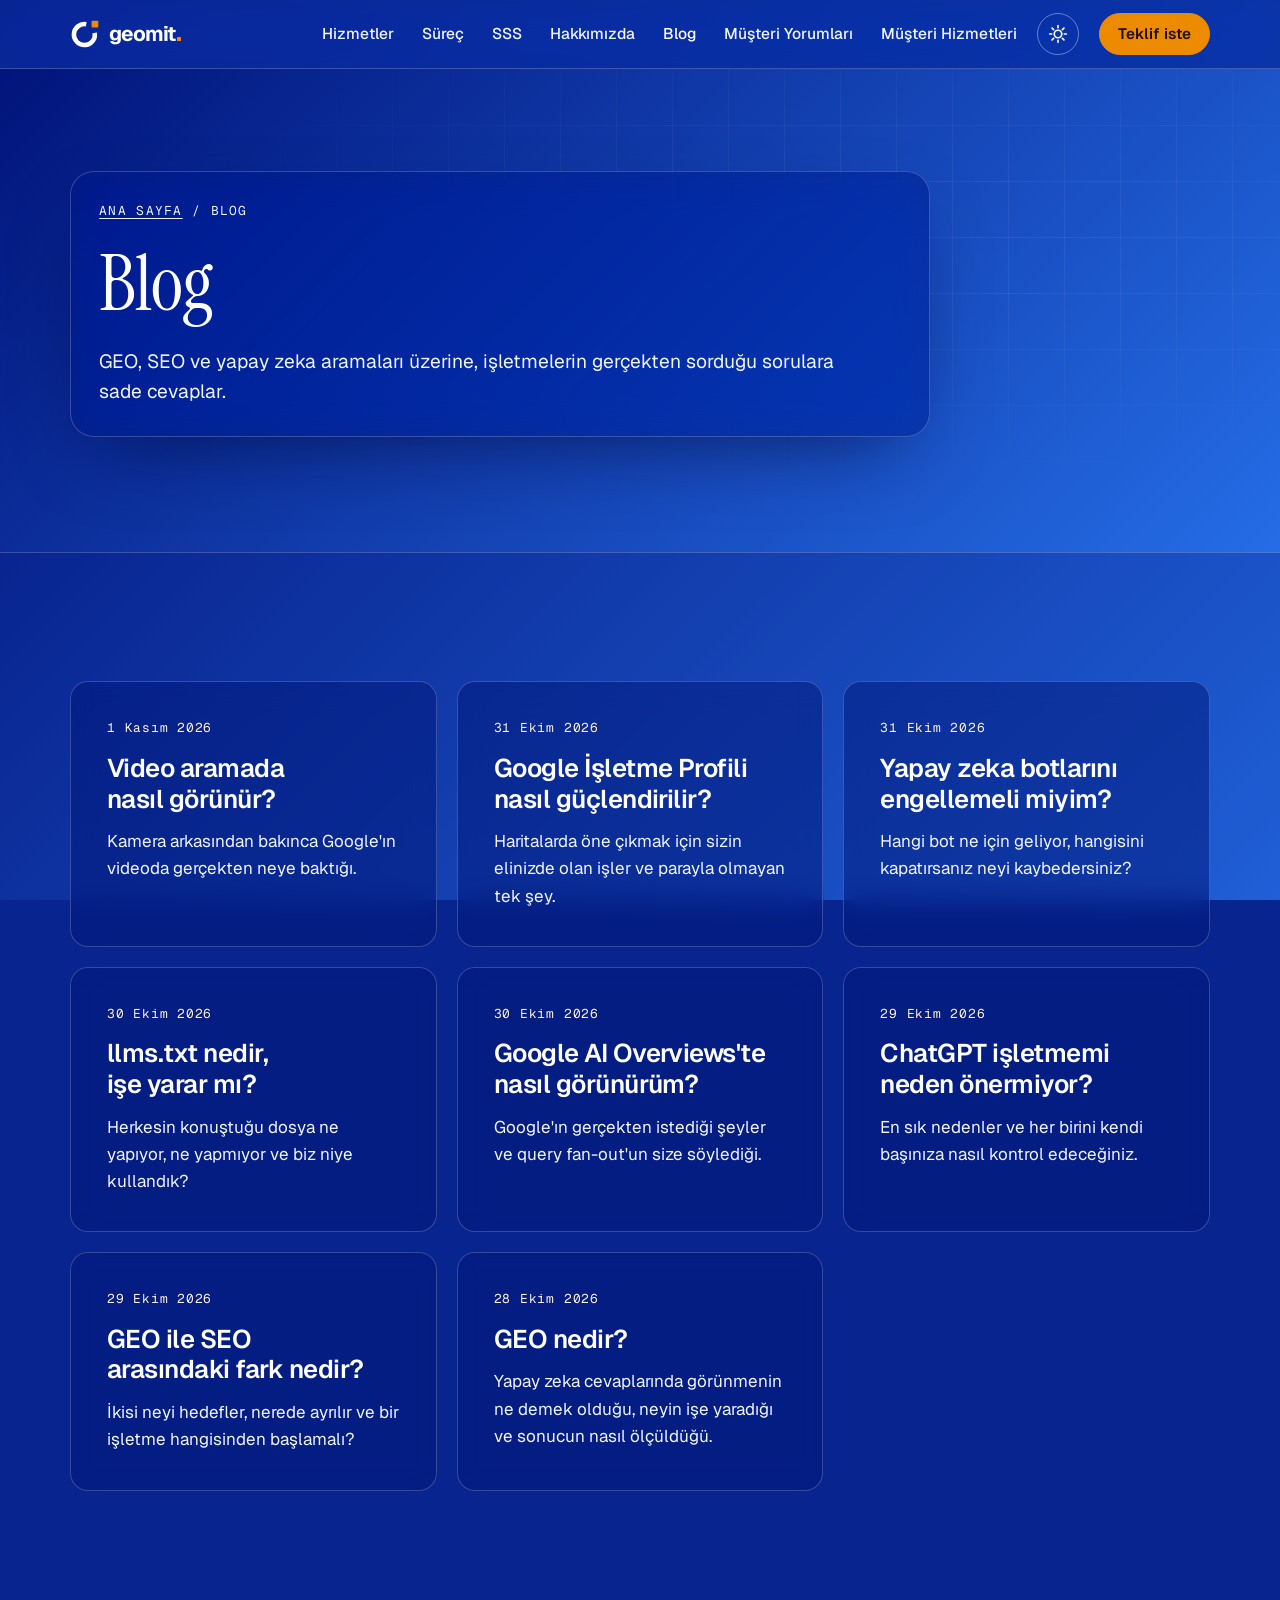
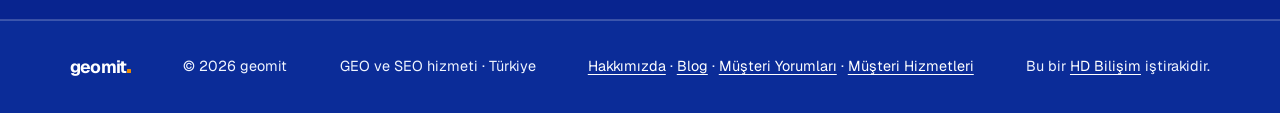
==== commit 11596f52: "Blog 8 yazıya çıktı, müşteri yorumları ve müşteri hizmetleri eklendi Co-Authored-By: Claude Opus 5.5" ====
--- a/blog/index.html
+++ b/blog/index.html
@@ -21,7 +21,7 @@
 <link rel="preconnect" href="https://fonts.googleapis.com">
 <link rel="preconnect" href="https://fonts.gstatic.com" crossorigin>
 <link rel="stylesheet" href="https://fonts.googleapis.com/css2?family=Geist:wght@400..700&family=Instrument+Serif:ital@0;1&family=Geist+Mono:wght@400;500&display=swap">
-<link rel="stylesheet" href="../style.css?v=20261101b">
+<link rel="stylesheet" href="../style.css?v=20261101c">
 
 <!-- Kayıtlı tema tercihini sayfa çizilmeden uygula (yanıp sönmeyi önler) -->
 <script>
@@ -36,7 +36,7 @@
     if (/[?&]palet=lacivert(&|$)/.test(location.search)) d.setAttribute("data-palette", "lacivert");
   })();
 </script>
-<script src="../main.js?v=20261101b" defer></script>
+<script src="../main.js?v=20261101c" defer></script>
 
 <!-- Yapılandırılmış veri. SSS metni değişirse FAQPage'i de aynı metinle güncelle. -->
 <script type="application/ld+json">
@@ -54,13 +54,28 @@
       },
       "blogPost": [
         {
+          "@id": "https://geomit.net/blog/video-ile-gorunurluk/#yazi"
+        },
+        {
+          "@id": "https://geomit.net/blog/google-isletme-profili/#yazi"
+        },
+        {
+          "@id": "https://geomit.net/blog/yapay-zeka-botlari/#yazi"
+        },
+        {
+          "@id": "https://geomit.net/blog/llms-txt-nedir/#yazi"
+        },
+        {
+          "@id": "https://geomit.net/blog/google-ai-overviews-gorunmek/#yazi"
+        },
+        {
+          "@id": "https://geomit.net/blog/chatgpt-isletmemi-neden-onermiyor/#yazi"
+        },
+        {
+          "@id": "https://geomit.net/blog/geo-ile-seo-farki/#yazi"
+        },
+        {
           "@id": "https://geomit.net/blog/geo-nedir/#yazi"
-        },
-        {
-          "@id": "https://geomit.net/blog/geo-ile-seo-farki/#yazi"
-        },
-        {
-          "@id": "https://geomit.net/blog/chatgpt-isletmemi-neden-onermiyor/#yazi"
         }
       ]
     },
@@ -103,6 +118,8 @@
         <li><a href="../#sss">SSS</a></li>
         <li><a href="../hakkimizda/">Hakkımızda</a></li>
         <li><a href="../blog/" aria-current="page">Blog</a></li>
+        <li><a href="../musteri-yorumlari/">Müşteri Yorumları</a></li>
+        <li><a href="../musteri-hizmetleri/">Müşteri Hizmetleri</a></li>
       </ul>
     </nav>
     <button class="theme-toggle" type="button" hidden aria-label="Temayı değiştir">
@@ -131,18 +148,43 @@
       <div class="blog-list">
         <article class="compare-col post-card" data-reveal>
           <time class="post-date" datetime="2026-11-01">1 Kasım 2026</time>
+          <h2><a href="video-ile-gorunurluk/">Video aramada nasıl görünür?</a></h2>
+          <p>Kamera arkasından bakınca Google'ın videoda gerçekten neye baktığı.</p>
+        </article>
+        <article class="compare-col post-card" data-reveal>
+          <time class="post-date" datetime="2026-10-31">31 Ekim 2026</time>
+          <h2><a href="google-isletme-profili/">Google İşletme Profili nasıl güçlendirilir?</a></h2>
+          <p>Haritalarda öne çıkmak için sizin elinizde olan işler ve parayla olmayan tek şey.</p>
+        </article>
+        <article class="compare-col post-card" data-reveal>
+          <time class="post-date" datetime="2026-10-31">31 Ekim 2026</time>
+          <h2><a href="yapay-zeka-botlari/">Yapay zeka botlarını engellemeli miyim?</a></h2>
+          <p>Hangi bot ne için geliyor, hangisini kapatırsanız neyi kaybedersiniz?</p>
+        </article>
+        <article class="compare-col post-card" data-reveal>
+          <time class="post-date" datetime="2026-10-30">30 Ekim 2026</time>
+          <h2><a href="llms-txt-nedir/">llms.txt nedir, işe yarar mı?</a></h2>
+          <p>Herkesin konuştuğu dosya ne yapıyor, ne yapmıyor ve biz niye kullandık?</p>
+        </article>
+        <article class="compare-col post-card" data-reveal>
+          <time class="post-date" datetime="2026-10-30">30 Ekim 2026</time>
+          <h2><a href="google-ai-overviews-gorunmek/">Google AI Overviews'te nasıl görünürüm?</a></h2>
+          <p>Google'ın gerçekten istediği şeyler ve query fan-out'un size söylediği.</p>
+        </article>
+        <article class="compare-col post-card" data-reveal>
+          <time class="post-date" datetime="2026-10-29">29 Ekim 2026</time>
+          <h2><a href="chatgpt-isletmemi-neden-onermiyor/">ChatGPT işletmemi neden önermiyor?</a></h2>
+          <p>En sık nedenler ve her birini kendi başınıza nasıl kontrol edeceğiniz.</p>
+        </article>
+        <article class="compare-col post-card" data-reveal>
+          <time class="post-date" datetime="2026-10-29">29 Ekim 2026</time>
+          <h2><a href="geo-ile-seo-farki/">GEO ile SEO arasındaki fark nedir?</a></h2>
+          <p>İkisi neyi hedefler, nerede ayrılır ve bir işletme hangisinden başlamalı?</p>
+        </article>
+        <article class="compare-col post-card" data-reveal>
+          <time class="post-date" datetime="2026-10-28">28 Ekim 2026</time>
           <h2><a href="geo-nedir/">GEO nedir?</a></h2>
           <p>Yapay zeka cevaplarında görünmenin ne demek olduğu, neyin işe yaradığı ve sonucun nasıl ölçüldüğü.</p>
-        </article>
-        <article class="compare-col post-card" data-reveal>
-          <time class="post-date" datetime="2026-11-01">1 Kasım 2026</time>
-          <h2><a href="geo-ile-seo-farki/">GEO ile SEO arasındaki fark nedir?</a></h2>
-          <p>İkisi neyi hedefler, nerede ayrılır ve bir işletme hangisinden başlamalı?</p>
-        </article>
-        <article class="compare-col post-card" data-reveal>
-          <time class="post-date" datetime="2026-11-01">1 Kasım 2026</time>
-          <h2><a href="chatgpt-isletmemi-neden-onermiyor/">ChatGPT işletmemi neden önermiyor?</a></h2>
-          <p>En sık nedenler ve her birini nasıl kontrol edeceğiniz.</p>
         </article>
       </div>
     </div>
@@ -156,7 +198,7 @@
     <span class="logo-word footer-logo">geomit<span class="logo-dot" aria-hidden="true"></span></span>
     <span>© 2026 geomit</span>
     <span>GEO ve SEO hizmeti · Türkiye</span>
-    <span><a class="footer-link" href="../hakkimizda/">Hakkımızda</a> · <a class="footer-link" href="../blog/" aria-current="page">Blog</a></span>
+    <span><a class="footer-link" href="../hakkimizda/">Hakkımızda</a> · <a class="footer-link" href="../blog/" aria-current="page">Blog</a> · <a class="footer-link" href="../musteri-yorumlari/">Müşteri Yorumları</a> · <a class="footer-link" href="../musteri-hizmetleri/">Müşteri Hizmetleri</a></span>
     <span>Bu bir <a class="footer-link" href="https://www.hdbilisim.com/" rel="noopener">HD Bilişim</a> iştirakidir.</span>
   </div>
 </footer>
--- a/style.css
+++ b/style.css
@@ -314,17 +314,21 @@
 [data-theme-resolved="light"] .icon-sun { display: none; }
 [data-theme-resolved="light"] .icon-moon { display: block; }
 .nav a[aria-current="page"] { color: var(--fg); }
-/* Telefonda menü ikinci satıra iner; JS gerektirmez */
+/* Dar ekranda menü ikinci satıra iner, sığmazsa alt alta geçer; JS gerektirmez */
+@media (max-width: 1180px) {
+  html { scroll-padding-top: 124px; }
+  .site-header nav { order: 3; width: 100%; margin-left: 0; }
+  .nav { flex-wrap: wrap; gap: 4px 20px; }
+  .header-row { flex-wrap: wrap; gap: 6px 14px; min-height: 0; padding-block: 12px 8px; }
+  .theme-toggle { margin-left: auto; }
+}
 @media (max-width: 760px) {
-  html { scroll-padding-top: 116px; }
-  .site-header nav { order: 3; width: 100%; margin-left: 0; }
-  .nav { justify-content: space-between; gap: 12px; }
+  html { scroll-padding-top: 148px; }
+  .nav { gap: 2px 14px; }
   .nav a { display: inline-block; padding-block: 4px; font-size: 0.92rem; }
-  .theme-toggle { margin-left: auto; }
-  .header-row { flex-wrap: wrap; gap: 6px 10px; min-height: 0; padding-block: 12px 8px; }
   .logo-word { font-size: 1.2rem; }
 }
-@media (max-width: 760px) {
+@media (max-width: 1180px) {
   .header-row > .theme-toggle[hidden] + .btn-small { margin-left: auto; }
 }
 
@@ -534,7 +538,68 @@
 .yazi table { width: 100%; border-collapse: collapse; font-size: 0.97rem; }
 .yazi th, .yazi td { text-align: left; vertical-align: top; padding: 10px 12px; border-bottom: 1px solid var(--line); }
 .yazi th { font-weight: 600; }
+.yazi pre { margin: 0; padding: 14px 16px; overflow-x: auto; font-family: var(--font-mono); font-size: 0.88rem; line-height: 1.5; background: var(--surface); border: 1px solid var(--line); border-radius: 12px; }
 .yazi-cta { display: grid; gap: 14px; margin-top: 16px; padding-top: 22px; border-top: 1px solid var(--line); }
+
+/* Ana sayfadaki diğer sayfalar kartları (Müşteri Hizmetleri'nde de kullanılır) */
+.kesfet-list { display: grid; grid-template-columns: repeat(4, minmax(0, 1fr)); gap: 20px; }
+.post-card h3 { font-family: var(--font-display); font-size: var(--step-2); font-weight: 600; letter-spacing: -0.02em; line-height: 1.2; color: var(--fg); display: block; }
+.post-card h3::before { content: none; }
+.post-card h3 a { text-decoration: none; color: inherit; }
+.post-card h3 a::after { content: ""; position: absolute; inset: 0; } /* kartın tamamı tıklanır */
+@media (max-width: 1000px) { .kesfet-list { grid-template-columns: repeat(2, minmax(0, 1fr)); } }
+@media (max-width: 560px) { .kesfet-list { grid-template-columns: 1fr; } }
+
+/* Müşteri yorumları */
+.yorum-bos { color: var(--muted); margin-top: 16px; }
+.yorum-bos[hidden] { display: none; }
+.yorum-listesi { display: grid; grid-template-columns: repeat(2, minmax(0, 1fr)); gap: 20px; margin-top: 16px; }
+.yorum-listesi[hidden] { display: none; }
+.yorum-puan { color: var(--orange-text); letter-spacing: 0.1em; }
+.yorum-kim { font-weight: 600; }
+.yorum-tarih { font-family: var(--font-mono); font-size: 0.8rem; color: var(--muted); }
+.yorum-duzen { display: grid; grid-template-columns: minmax(0, 0.8fr) minmax(0, 1.2fr); gap: clamp(24px, 4vw, 56px); align-items: start; }
+.yorum-bilgi { display: grid; gap: 16px; }
+.yorum-adimlar { margin: 0; padding-left: 1.3em; display: grid; gap: 8px; color: var(--muted); }
+.yorum-kart, .asistan-kart {
+  background: var(--glass); backdrop-filter: blur(18px) saturate(1.3); -webkit-backdrop-filter: blur(18px) saturate(1.3);
+  border: 1px solid var(--line); border-radius: 24px; box-shadow: var(--shadow);
+  padding: clamp(22px, 3vw, 36px); display: grid; gap: 14px; min-width: 0;
+}
+.form { display: grid; gap: 16px; }
+.form[hidden] { display: none; }
+.alan { display: grid; gap: 6px; font-weight: 500; border: 0; padding: 0; margin: 0; min-width: 0; }
+.alan legend { padding: 0; margin-bottom: 6px; }
+.alan-not { font-weight: 400; color: var(--muted); font-size: 0.9em; }
+.form input[type="text"], .form input[type="email"], .form textarea {
+  width: 100%; font: inherit; color: var(--fg);
+  background: var(--surface); border: 1px solid var(--line-strong); border-radius: 12px; padding: 12px 14px;
+}
+.form textarea { resize: vertical; }
+.form input:focus-visible, .form textarea:focus-visible { outline: 2px solid var(--orange); outline-offset: 1px; }
+.puan-secenek { display: flex; gap: 8px; flex-wrap: wrap; }
+.puan-secenek input { position: absolute; opacity: 0; width: 1px; height: 1px; }
+.puan-secenek span {
+  display: grid; place-items: center; width: 46px; height: 46px; cursor: pointer;
+  border: 1px solid var(--line-strong); border-radius: 12px; font-weight: 600;
+}
+.puan-secenek input:checked + span { background: var(--orange); border-color: var(--orange); color: #1f0d07; }
+.puan-secenek input:focus-visible + span { outline: 2px solid var(--orange); outline-offset: 2px; }
+.tuzak { position: absolute; left: -9999px; width: 1px; height: 1px; overflow: hidden; }
+.onay { display: grid; grid-template-columns: auto minmax(0, 1fr); gap: 10px; font-size: 0.92rem; color: var(--muted); }
+.onay input { margin-top: 4px; accent-color: var(--orange); }
+.form-durum { color: var(--muted); }
+.form-durum[hidden], .form-durum:empty { display: none; }
+.form-durum.hata { color: var(--orange-text); font-weight: 600; }
+.form-durum a { color: var(--fg); text-underline-offset: 3px; }
+.btn:disabled { opacity: 0.55; cursor: not-allowed; }
+@media (max-width: 860px) {
+  .yorum-duzen, .yorum-listesi { grid-template-columns: 1fr; }
+}
+
+/* Müşteri hizmetleri */
+.asistan-kart { max-width: 860px; }
+.asistan-etiket { font-family: var(--font-mono); font-size: 0.8rem; letter-spacing: 0.1em; text-transform: uppercase; color: var(--orange-text); }
 
 /* Hizmetler */
 .services {
